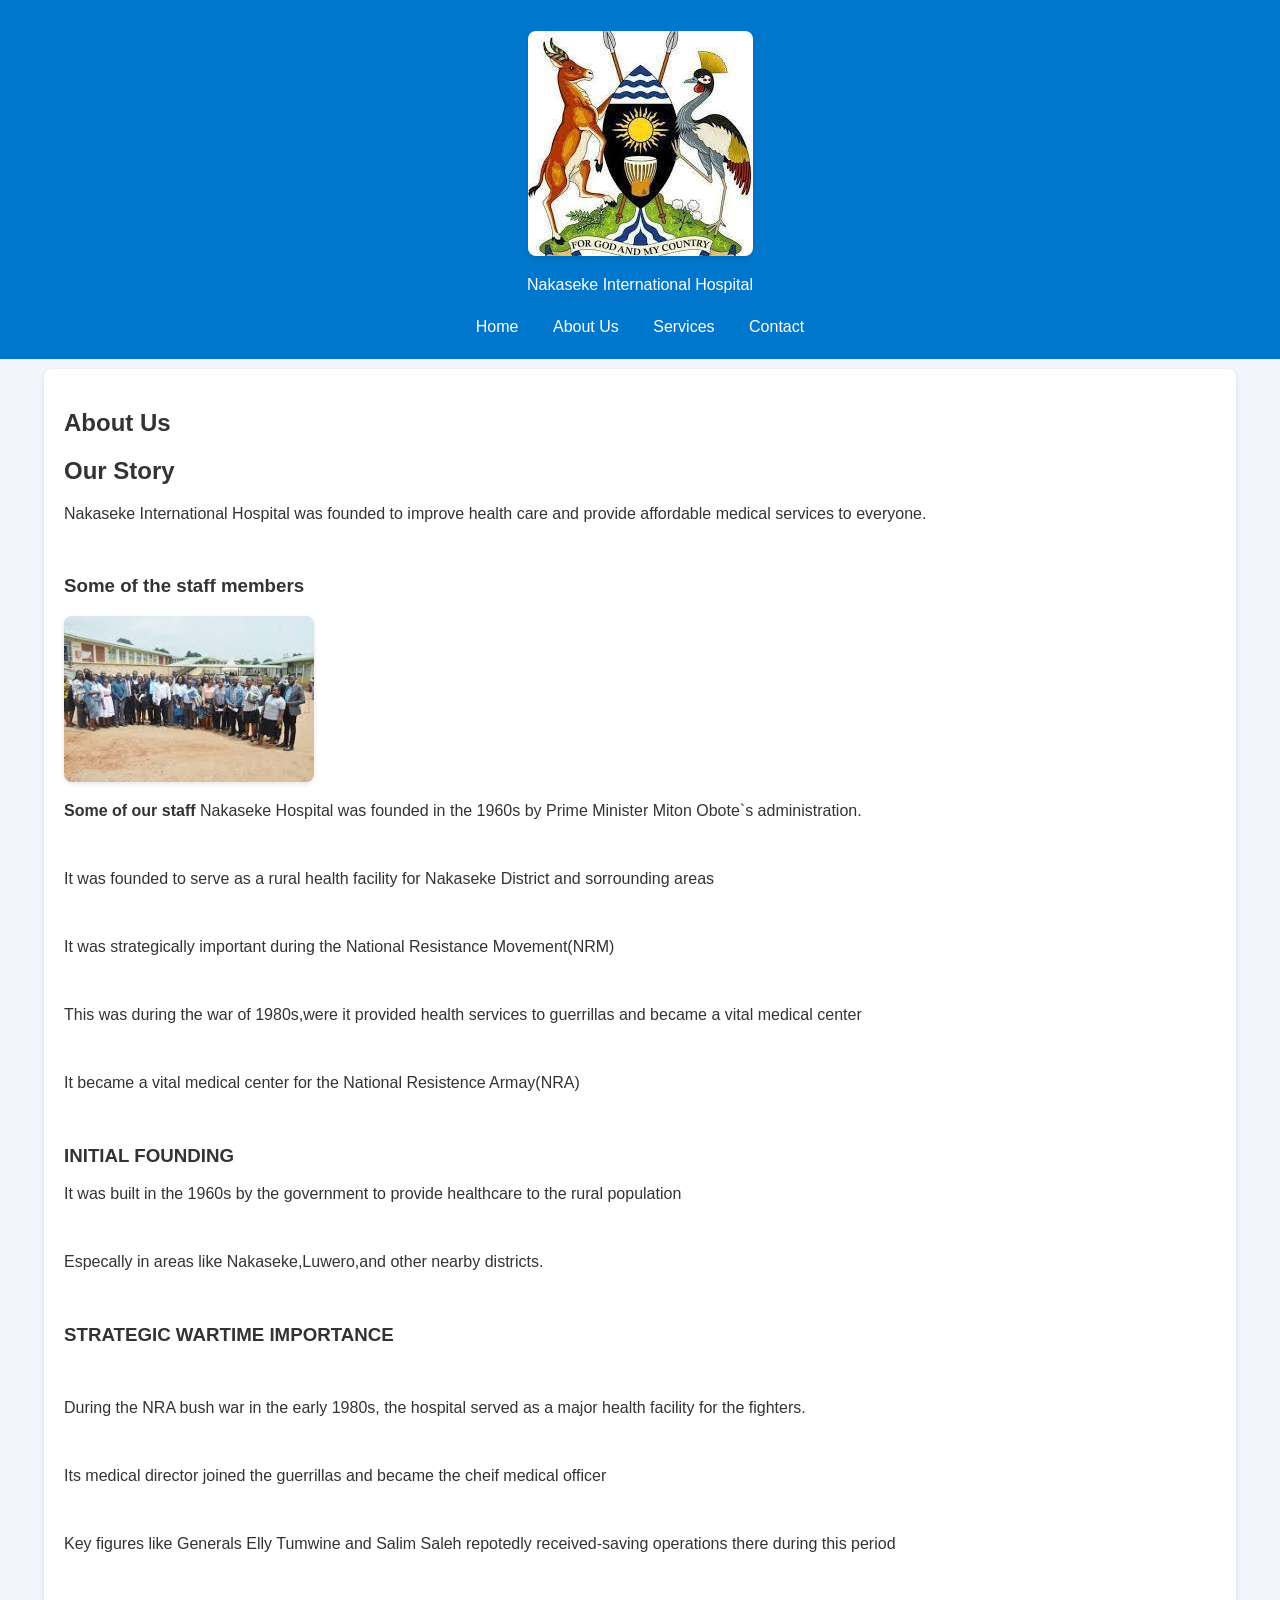
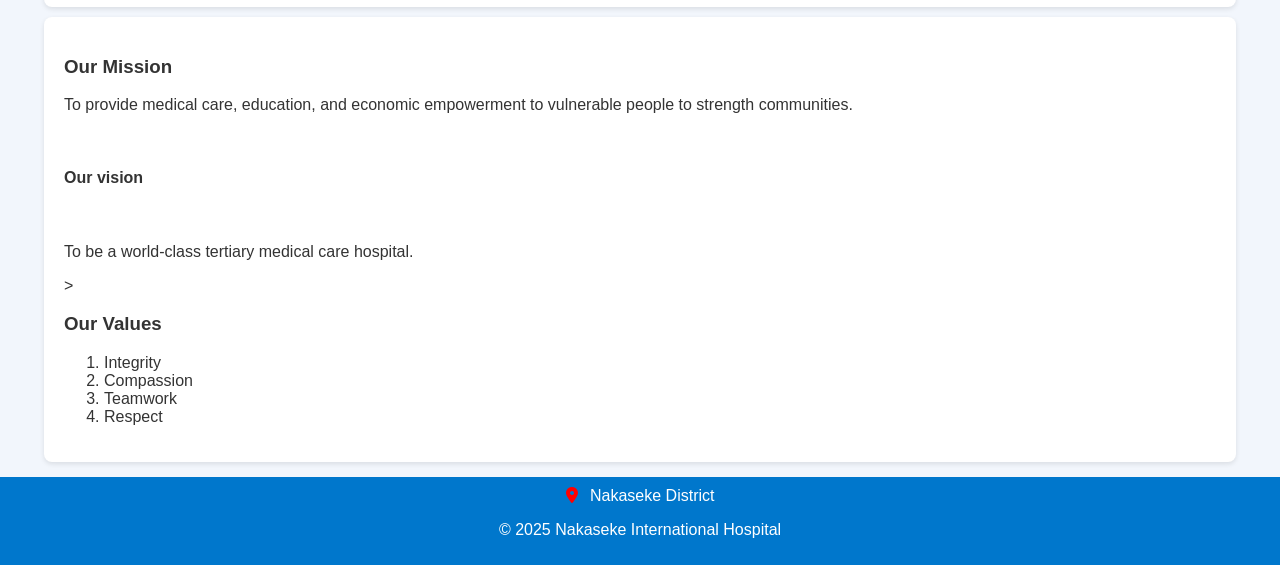
==== about.html @ ac744d05 "Add files via upload" ====
<!DOCTYPE html>
<html lang="en">
<head>
  <meta charset="UTF-8">
  <meta name="viewport" content="width=device-width, initial-scale=1.0">
  <title>About Us - Nakaseke Hospital</title>
  <link rel="stylesheet" href="style.css">
  <head>
  <link rel="stylesheet" href="https://cdnjs.cloudflare.com/ajax/libs/font-awesome/6.6.0/css/all.min.css">
</head>

</head>
<body>
  <header>
     <p><img src="logo.jpg.jpg" alt=""></p>Nakaseke International Hospital</p>
    <nav>
      <a href="index.html">Home</a>
      <a href="about.html">About Us</a>
      <a href="services.html">Services</a>
      <a href="contact.html">Contact</a>
    </nav>
  </header>

  <section>
     <h1>About Us</h1>

    <h2>Our Story</h2>
    <p>Nakaseke International Hospital was founded to improve health care and provide affordable medical services to everyone.</p><br>

    <h3>Some of the staff members</h3>
    <img src="staff.jpg" alt="Hospital Owner" width="250">
    <p><strong>Some of our staff</strong> Nakaseke Hospital was founded in the 1960s by Prime Minister Miton Obote`s administration.</p><br>
    <p>It was founded to serve as a rural health facility for Nakaseke District and sorrounding areas</p><br>
    <p>It was strategically important during the National Resistance Movement(NRM)</p><br>
    <p>This was during the war of 1980s,were it provided health services to guerrillas and became a vital medical center</p></br>
    <p>It became a vital medical center for the National Resistence Armay(NRA)</p><br>
    <h3>INITIAL FOUNDING</h3>
    <p>It was built in the 1960s by the government to provide healthcare to the rural population</p><br>
    </p>Especally in areas like Nakaseke,Luwero,and other nearby districts.</p><br>
    <h3>STRATEGIC WARTIME IMPORTANCE</h3><br>
    <p>During the NRA bush war in the early 1980s, the hospital served as a major health facility for the fighters.</p><br>
    <p>Its medical director joined the guerrillas and became the cheif medical officer</p><br>
    <p>Key figures like Generals Elly Tumwine and Salim Saleh repotedly received-saving operations there during this period</p><br>


  </section>

  <section>
    <h3>Our Mission</h3>
    <p>To provide medical care, education, and economic empowerment to vulnerable people to strength communities.</p><br>
    <h4>Our vision</h4><br>
    <p>To be a world-class tertiary medical care hospital.</p>><br>
    


    <h3>Our Values</h3>
    <ol>
      <li>Integrity</li>
      <li>Compassion</li>
      <li>Teamwork</li>
      <li>Respect</li>
    </ol>
  </section>

  <footer>
       <i class="fa-solid fa-location-dot"></i> Nakaseke District
    <p>&copy; 2025 Nakaseke International Hospital</p>
  </footer>
</body>
</html>
---- style.css ----
body {
  font-family: Arial, sans-serif;
  margin: 0;
  background-color: #f2f6fc;
  color: #333;
}

header {
  background-color: #0077cc;
  color: white;
  text-align: center;
  padding: 15px;
}

nav {
  margin-top: 10px;
}

nav a {
  color: white;
  text-decoration: none;
  padding: 8px 15px;
  display: inline-block;
}

nav a:hover {
  background-color: #005fa3;
  border-radius: 5px;
}
.logo {
  height: 50px;
  vertical-align: left;
    margin-right: 10px;

}

section {
  padding: 20px;
  margin: 10px auto;
  width: 90%;
  background: white;
  border-radius: 8px;
  box-shadow: 0 2px 5px rgba(0,0,0,0.1);
}

footer {
  background-color: #0077cc;
  color: white;
  text-align: center;
  padding: 10px;
  margin-top: 15px;
}

table {
  width: 100%;
  border-collapse: collapse;
}

th {
  background-color: #0077cc;
  color: white;
}

td, th {
  padding: 10px;
  text-align: left;
}

button {
  background-color: #0077cc;
  color: white;
  padding: 8px 15px;
  border: none;
  border-radius: 4px;
}

button:hover {
  background-color: #005fa3;
}
.photos{
    display: grid;
    grid-template-columns: repeat(auto-fit, minmax(200px, 1fr));
    gap: 15px;
    margin-top: 20px;


}
.photo {
  max-width: 100%;
  height: auto;
  border-radius: 8px;
    box-shadow: 0 2px 5px rgba(0,0,0,0.1);


}
.photo img {
    width: 100%;
    height: auto;
    border-radius: 8px;

}
.photo p {
    text-align: center;
    margin-top: 8px;
    font-size: 14px;
    color: #555;
}

.photo:hover {
    transform: scale(1.05);
    transition: transform 0.3s;

}

img{
    max-width: 100%;
    height: auto;
    border-radius: 8px;
    box-shadow: 0 2px 5px rgba(0,0,0,0.1);

}
.fa-location-dot {
  color: red;
  margin-right: 8px;

}
.fa-phone {
  color: green;
  margin-right: 8px;

}
.fa-envelope {
  color: orange;
  margin-right: 8px;

}
.fa-globe {
  color: blue;
  margin-right: 8px;

}
.contact-info {
  list-style: none;
  padding: 0;
}
.contact-info li {
  margin-bottom: 10px;
  font-size: 16px;
}
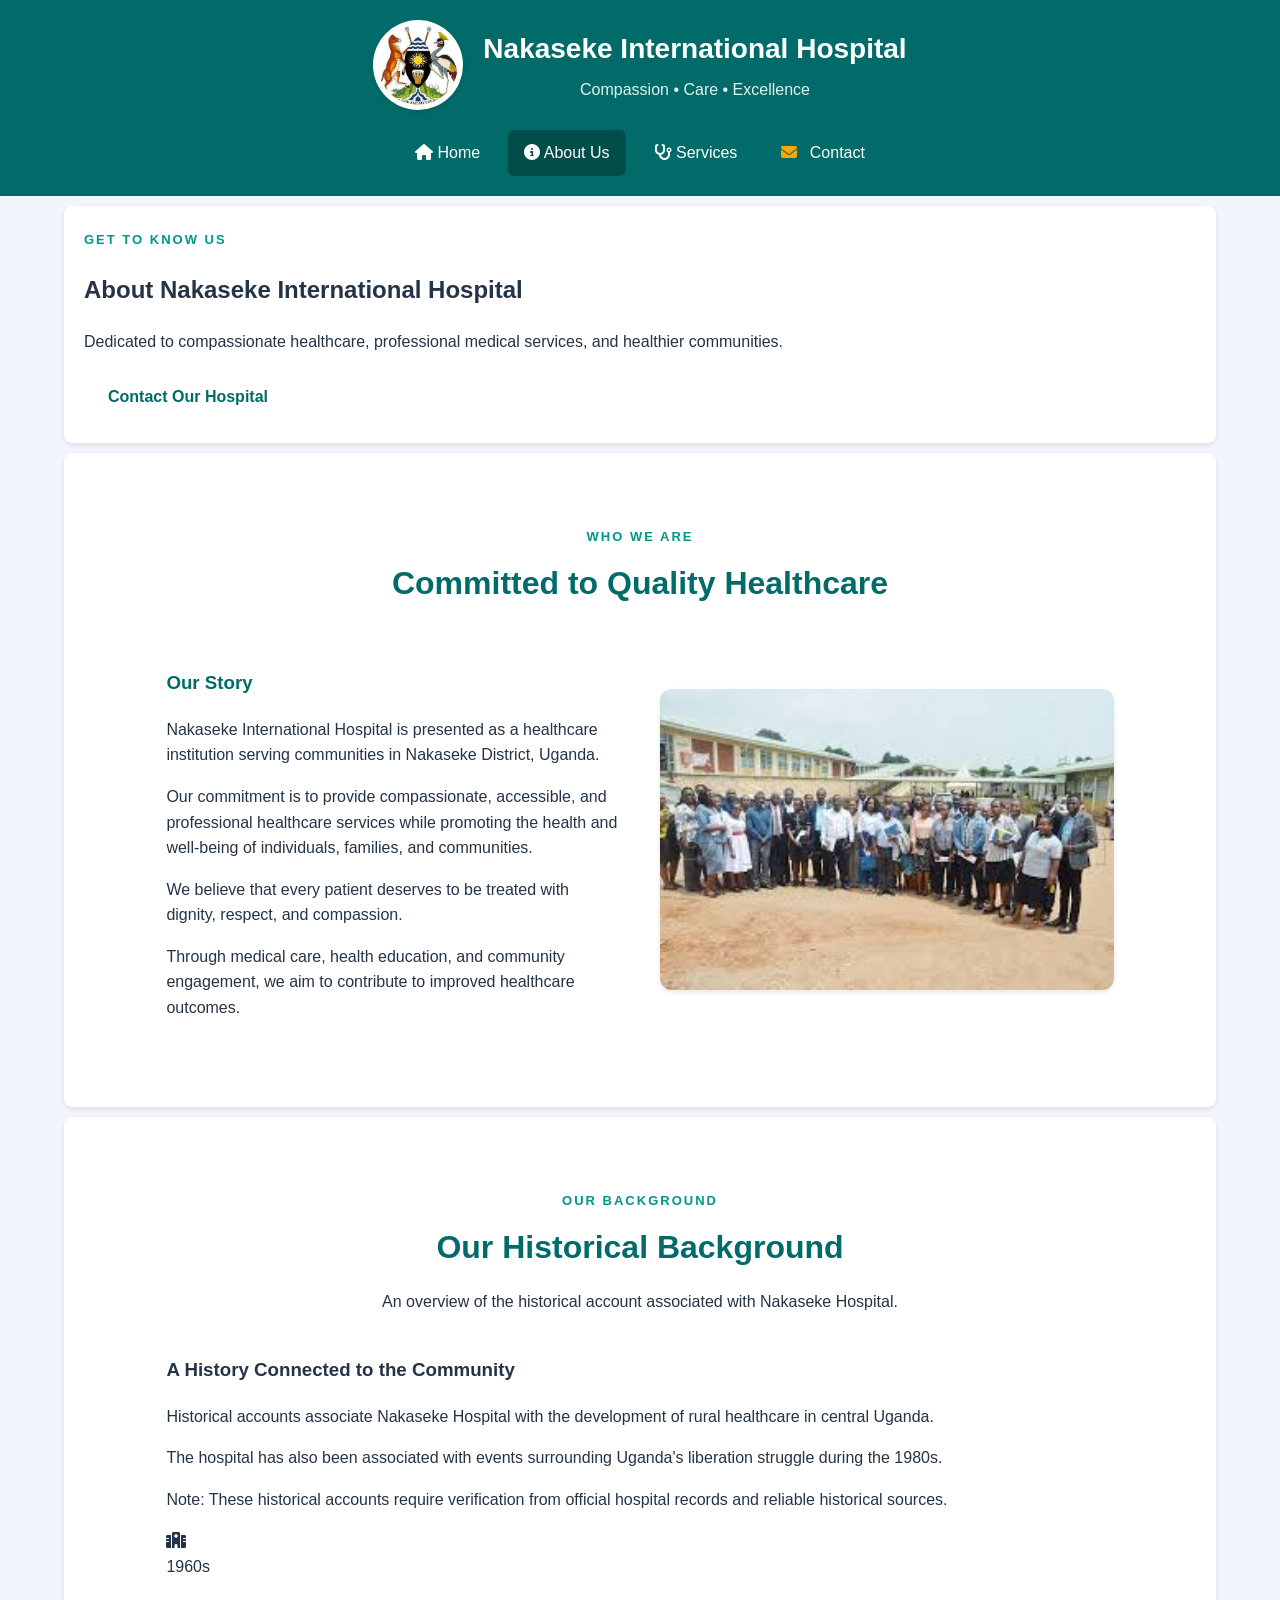
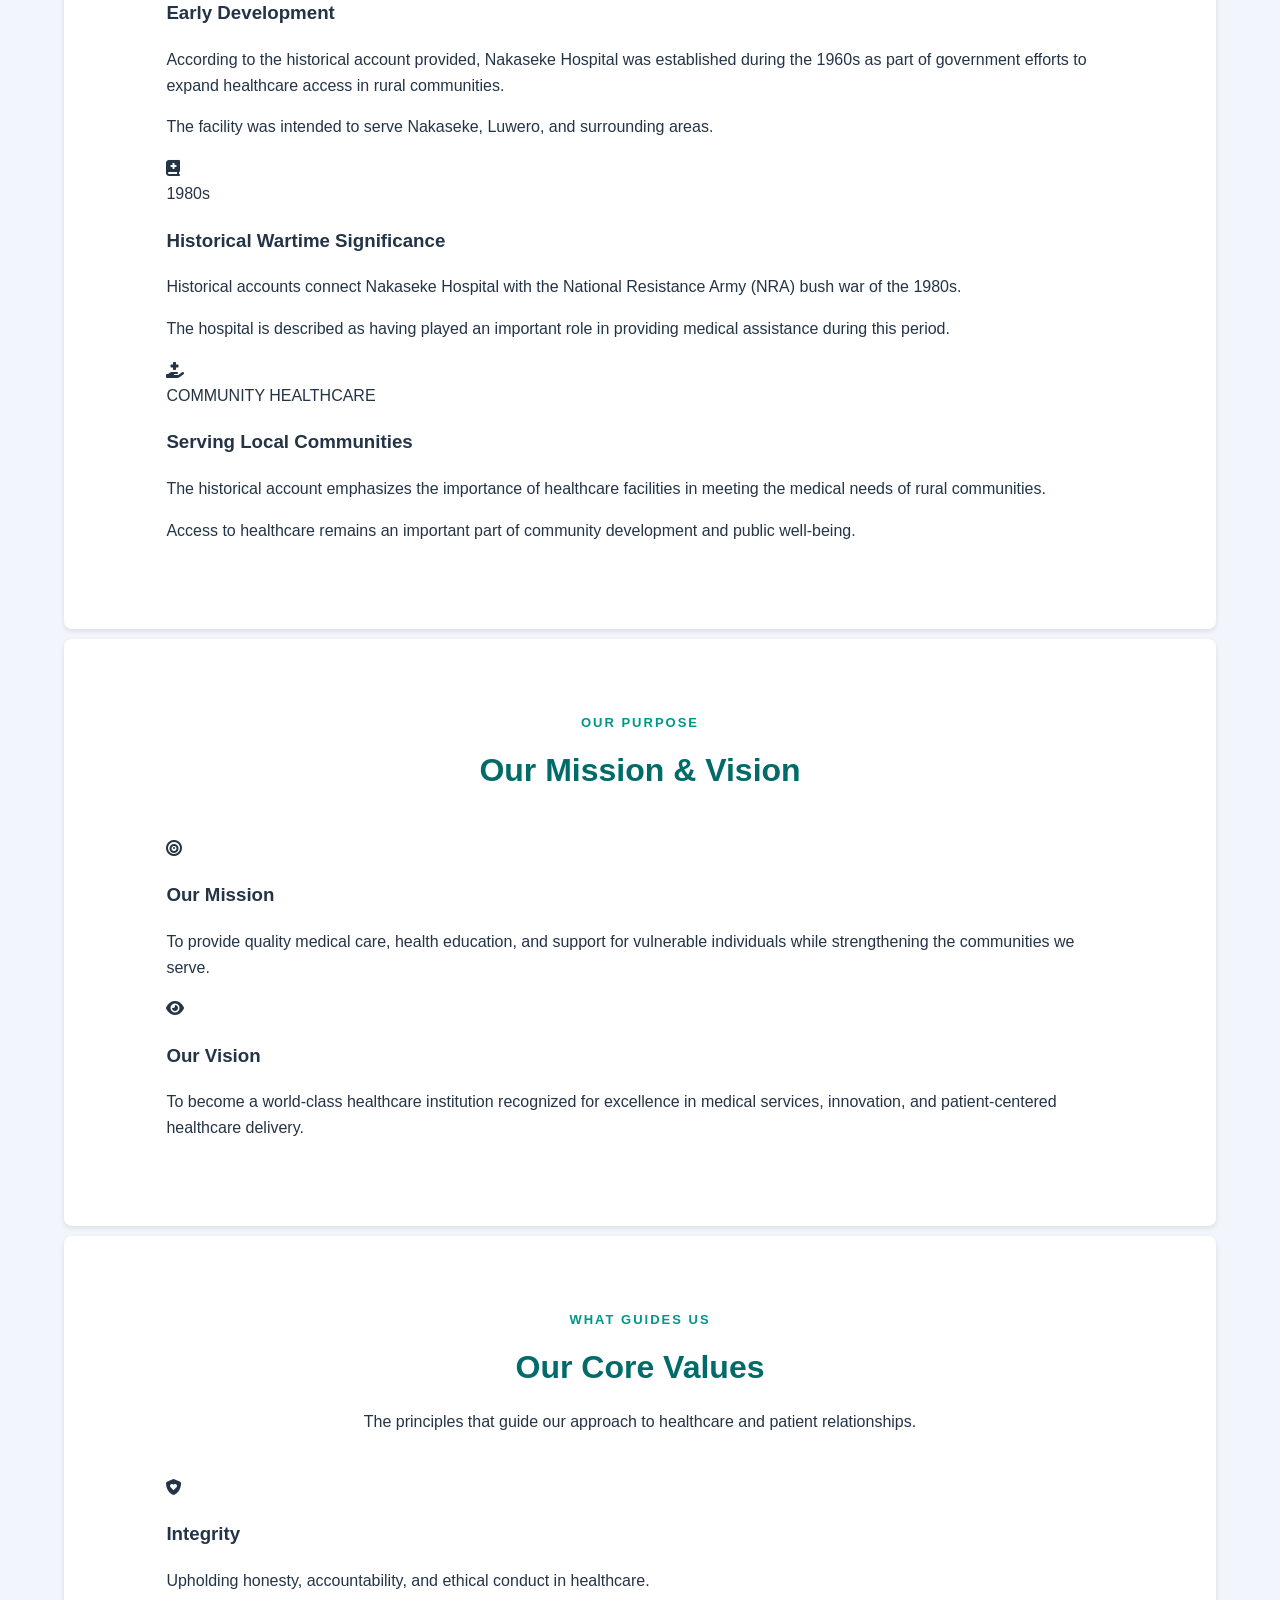
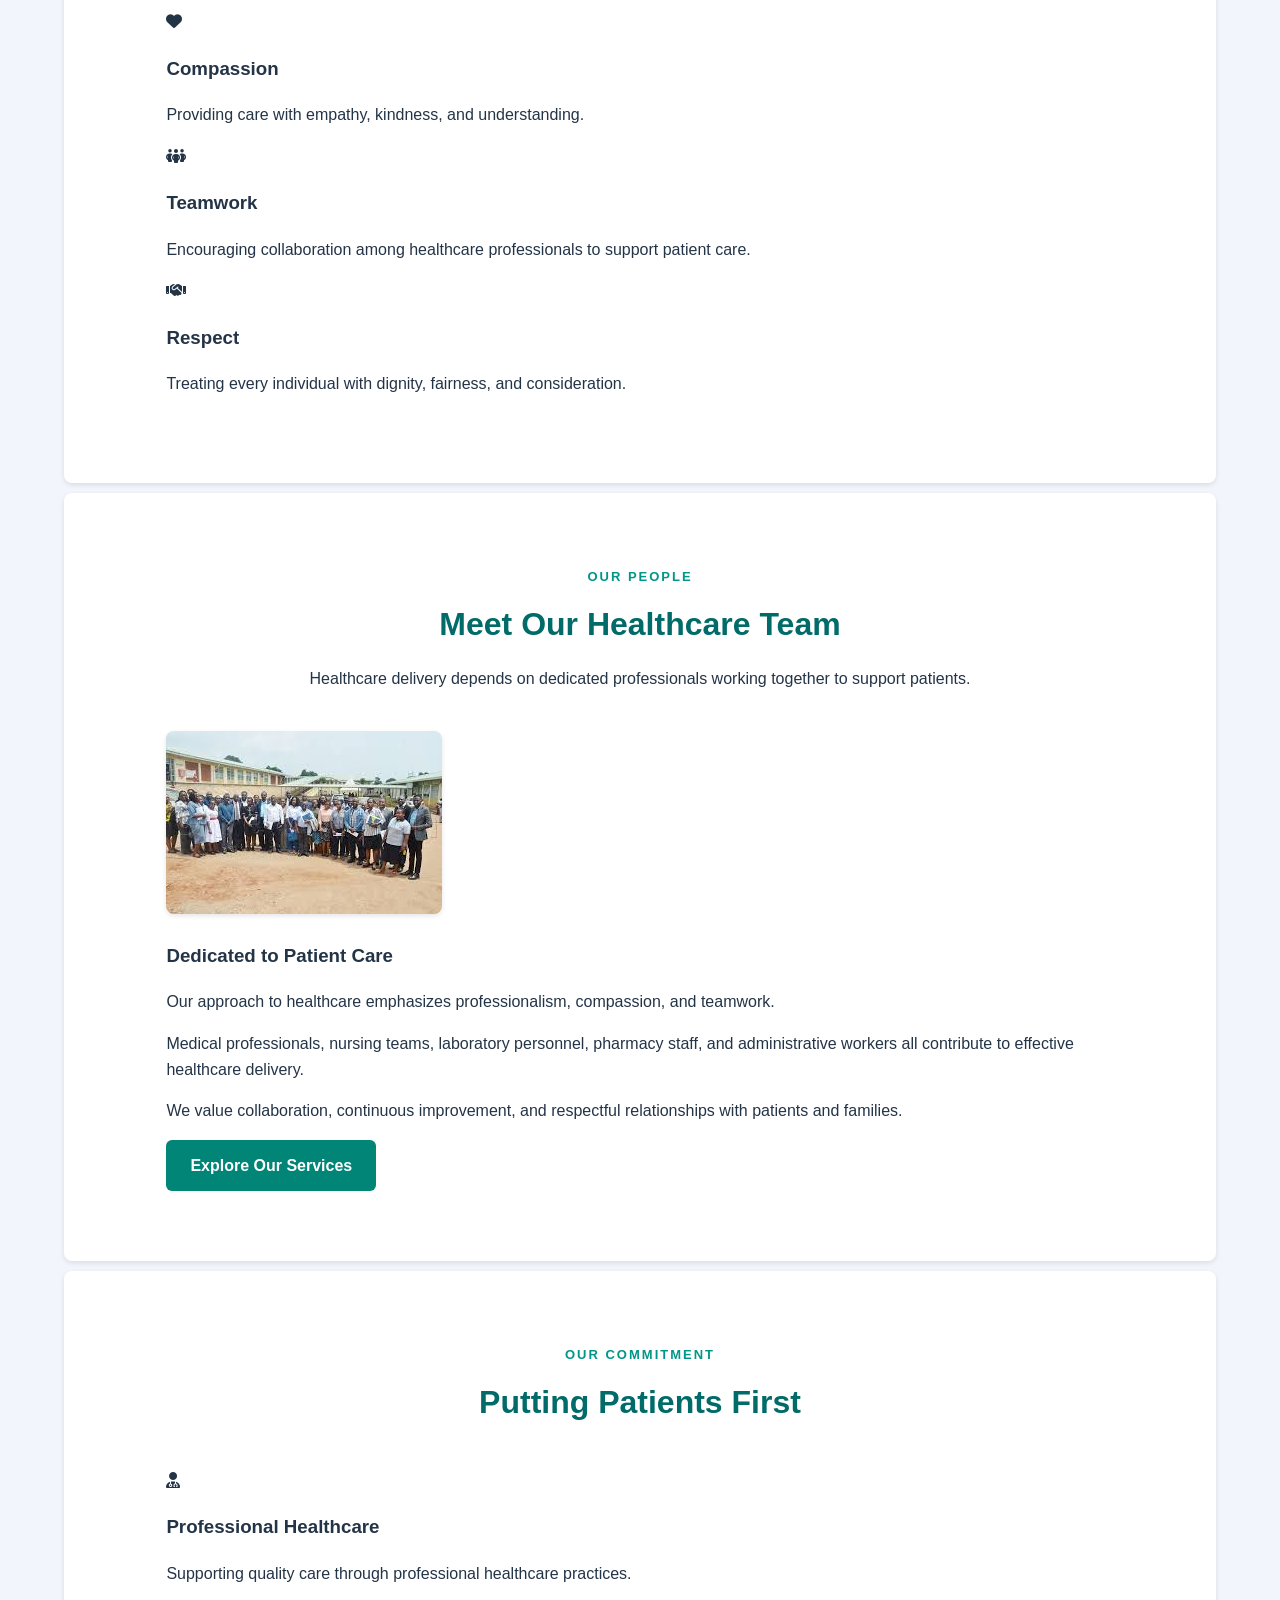
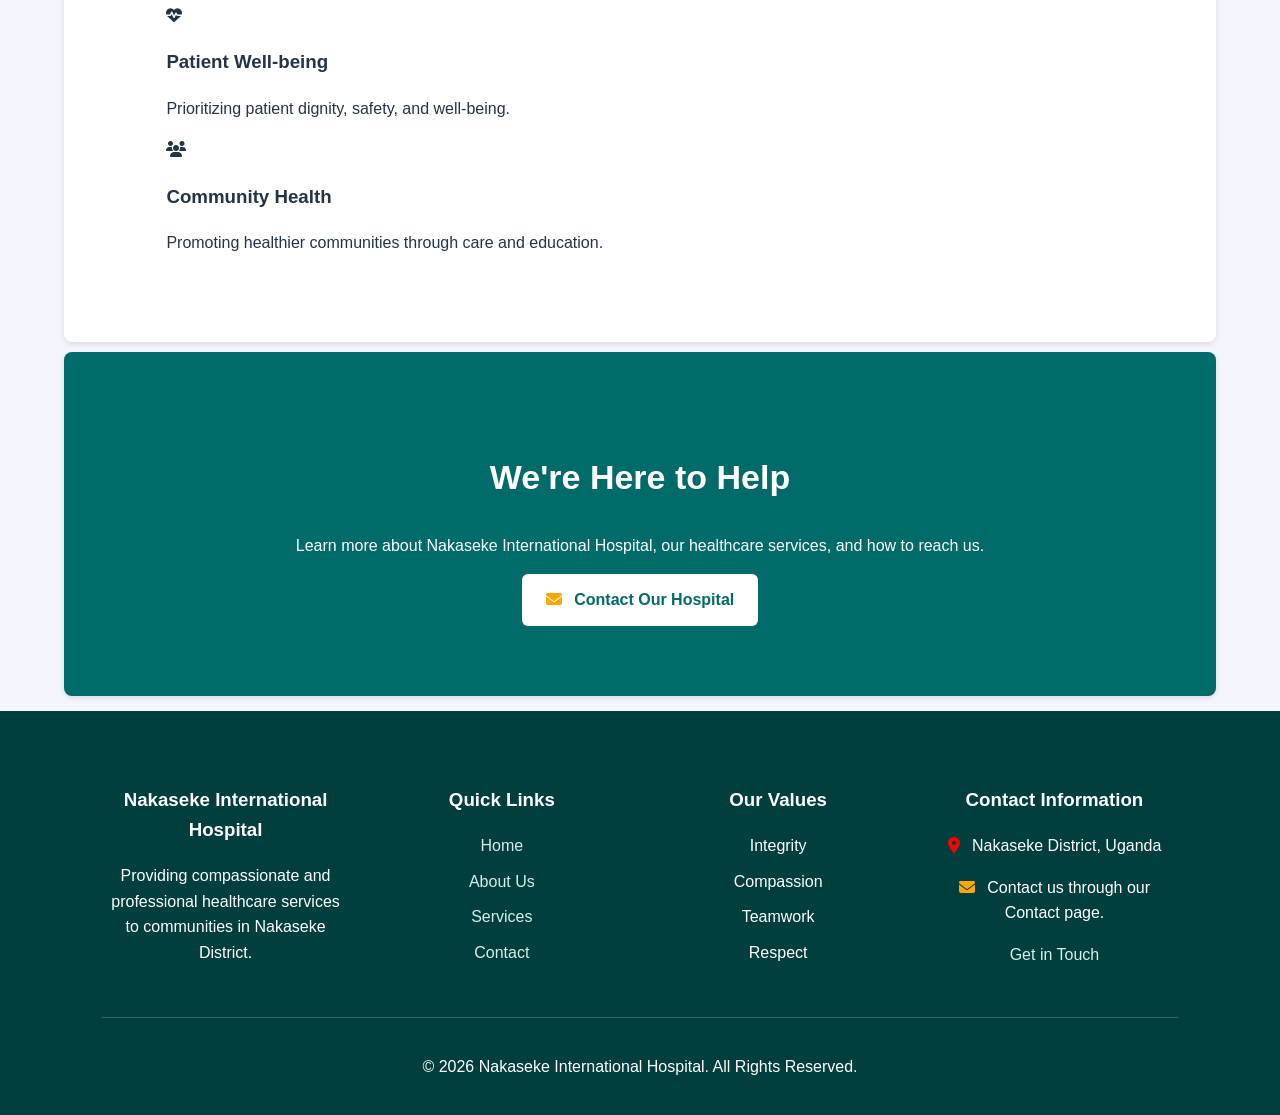
==== commit ca05e017: "Update about.html" ====
--- a/about.html
+++ b/about.html
@@ -1,70 +1,765 @@
 <!DOCTYPE html>
 <html lang="en">
+
 <head>
-  <meta charset="UTF-8">
-  <meta name="viewport" content="width=device-width, initial-scale=1.0">
-  <title>About Us - Nakaseke Hospital</title>
-  <link rel="stylesheet" href="style.css">
-  <head>
-  <link rel="stylesheet" href="https://cdnjs.cloudflare.com/ajax/libs/font-awesome/6.6.0/css/all.min.css">
+    <meta charset="UTF-8">
+
+    <meta name="viewport"
+          content="width=device-width, initial-scale=1.0">
+
+    <meta name="description"
+          content="Learn about Nakaseke International Hospital, our history, mission, vision, values and commitment to healthcare in Uganda.">
+
+    <title>About Us | Nakaseke International Hospital</title>
+
+    <link rel="stylesheet" href="style.css">
+
+    <link rel="stylesheet"
+          href="https://cdnjs.cloudflare.com/ajax/libs/font-awesome/6.6.0/css/all.min.css">
 </head>
 
-</head>
 <body>
-  <header>
-     <p><img src="logo.jpg.jpg" alt=""></p>Nakaseke International Hospital</p>
-    <nav>
-      <a href="index.html">Home</a>
-      <a href="about.html">About Us</a>
-      <a href="services.html">Services</a>
-      <a href="contact.html">Contact</a>
-    </nav>
-  </header>
-
-  <section>
-     <h1>About Us</h1>
-
-    <h2>Our Story</h2>
-    <p>Nakaseke International Hospital was founded to improve health care and provide affordable medical services to everyone.</p><br>
-
-    <h3>Some of the staff members</h3>
-    <img src="staff.jpg" alt="Hospital Owner" width="250">
-    <p><strong>Some of our staff</strong> Nakaseke Hospital was founded in the 1960s by Prime Minister Miton Obote`s administration.</p><br>
-    <p>It was founded to serve as a rural health facility for Nakaseke District and sorrounding areas</p><br>
-    <p>It was strategically important during the National Resistance Movement(NRM)</p><br>
-    <p>This was during the war of 1980s,were it provided health services to guerrillas and became a vital medical center</p></br>
-    <p>It became a vital medical center for the National Resistence Armay(NRA)</p><br>
-    <h3>INITIAL FOUNDING</h3>
-    <p>It was built in the 1960s by the government to provide healthcare to the rural population</p><br>
-    </p>Especally in areas like Nakaseke,Luwero,and other nearby districts.</p><br>
-    <h3>STRATEGIC WARTIME IMPORTANCE</h3><br>
-    <p>During the NRA bush war in the early 1980s, the hospital served as a major health facility for the fighters.</p><br>
-    <p>Its medical director joined the guerrillas and became the cheif medical officer</p><br>
-    <p>Key figures like Generals Elly Tumwine and Salim Saleh repotedly received-saving operations there during this period</p><br>
-
-
-  </section>
-
-  <section>
-    <h3>Our Mission</h3>
-    <p>To provide medical care, education, and economic empowerment to vulnerable people to strength communities.</p><br>
-    <h4>Our vision</h4><br>
-    <p>To be a world-class tertiary medical care hospital.</p>><br>
-    
-
-
-    <h3>Our Values</h3>
-    <ol>
-      <li>Integrity</li>
-      <li>Compassion</li>
-      <li>Teamwork</li>
-      <li>Respect</li>
-    </ol>
-  </section>
-
-  <footer>
-       <i class="fa-solid fa-location-dot"></i> Nakaseke District
-    <p>&copy; 2025 Nakaseke International Hospital</p>
-  </footer>
+
+    <!-- =====================================
+         UNIFIED HOSPITAL HEADER
+    ====================================== -->
+
+    <header class="site-header">
+
+        <div class="hospital-brand">
+
+            <img
+                src="logo.jpg.jpg"
+                alt="Nakaseke International Hospital Logo"
+                class="hospital-logo"
+            >
+
+            <div class="hospital-title">
+
+                <h1>Nakaseke International Hospital</h1>
+
+                <p>Compassion • Care • Excellence</p>
+
+            </div>
+
+        </div>
+
+        <nav class="main-nav" aria-label="Main navigation">
+
+            <a href="index.html">
+                <i class="fa-solid fa-house"></i>
+                Home
+            </a>
+
+            <a href="about.html" class="active" aria-current="page">
+                <i class="fa-solid fa-circle-info"></i>
+                About Us
+            </a>
+
+            <a href="services.html">
+                <i class="fa-solid fa-stethoscope"></i>
+                Services
+            </a>
+
+            <a href="contact.html">
+                <i class="fa-solid fa-envelope"></i>
+                Contact
+            </a>
+
+        </nav>
+
+    </header>
+
+
+    <main>
+
+        <!-- =====================================
+             ABOUT PAGE INTRODUCTION
+        ====================================== -->
+
+        <section class="about-hero">
+
+            <div class="about-hero-content">
+
+                <span class="section-subtitle">
+                    GET TO KNOW US
+                </span>
+
+                <h2>About Nakaseke International Hospital</h2>
+
+                <p>
+                    Dedicated to compassionate healthcare,
+                    professional medical services, and
+                    healthier communities.
+                </p>
+
+                <a href="contact.html" class="btn btn-secondary">
+                    Contact Our Hospital
+                </a>
+
+            </div>
+
+        </section>
+
+
+        <!-- =====================================
+             WHO WE ARE
+        ====================================== -->
+
+        <section class="section about-introduction">
+
+            <div class="section-heading">
+
+                <span class="section-subtitle">
+                    WHO WE ARE
+                </span>
+
+                <h2>Committed to Quality Healthcare</h2>
+
+            </div>
+
+            <div class="about-content">
+
+                <div class="about-text">
+
+                    <h3>Our Story</h3>
+
+                    <p>
+                        Nakaseke International Hospital is
+                        presented as a healthcare institution
+                        serving communities in Nakaseke
+                        District, Uganda.
+                    </p>
+
+                    <p>
+                        Our commitment is to provide
+                        compassionate, accessible, and
+                        professional healthcare services
+                        while promoting the health and
+                        well-being of individuals,
+                        families, and communities.
+                    </p>
+
+                    <p>
+                        We believe that every patient
+                        deserves to be treated with
+                        dignity, respect, and compassion.
+                    </p>
+
+                    <p>
+                        Through medical care, health
+                        education, and community engagement,
+                        we aim to contribute to improved
+                        healthcare outcomes.
+                    </p>
+
+                </div>
+
+                <div class="about-image">
+
+                    <img
+                        src="staff.jpg"
+                        alt="Hospital staff members"
+                        loading="lazy"
+                    >
+
+                </div>
+
+            </div>
+
+        </section>
+
+
+        <!-- =====================================
+             HOSPITAL HISTORY
+        ====================================== -->
+
+        <section class="section hospital-history">
+
+            <div class="section-heading">
+
+                <span class="section-subtitle">
+                    OUR BACKGROUND
+                </span>
+
+                <h2>Our Historical Background</h2>
+
+                <p>
+                    An overview of the historical account
+                    associated with Nakaseke Hospital.
+                </p>
+
+            </div>
+
+            <div class="history-container">
+
+                <div class="history-intro">
+
+                    <h3>A History Connected to the Community</h3>
+
+                    <p>
+                        Historical accounts associate
+                        Nakaseke Hospital with the
+                        development of rural healthcare
+                        in central Uganda.
+                    </p>
+
+                    <p>
+                        The hospital has also been associated
+                        with events surrounding Uganda's
+                        liberation struggle during the 1980s.
+                    </p>
+
+                    <p class="history-note">
+                        Note: These historical accounts
+                        require verification from official
+                        hospital records and reliable
+                        historical sources.
+                    </p>
+
+                </div>
+
+
+                <div class="history-timeline">
+
+                    <!-- 1960s -->
+
+                    <div class="timeline-item">
+
+                        <div class="timeline-icon">
+                            <i class="fa-solid fa-hospital"></i>
+                        </div>
+
+                        <div class="timeline-content">
+
+                            <span class="timeline-date">
+                                1960s
+                            </span>
+
+                            <h3>Early Development</h3>
+
+                            <p>
+                                According to the historical
+                                account provided, Nakaseke
+                                Hospital was established
+                                during the 1960s as part
+                                of government efforts to
+                                expand healthcare access
+                                in rural communities.
+                            </p>
+
+                            <p>
+                                The facility was intended
+                                to serve Nakaseke, Luwero,
+                                and surrounding areas.
+                            </p>
+
+                        </div>
+
+                    </div>
+
+
+                    <!-- 1980s -->
+
+                    <div class="timeline-item">
+
+                        <div class="timeline-icon">
+                            <i class="fa-solid fa-book-medical"></i>
+                        </div>
+
+                        <div class="timeline-content">
+
+                            <span class="timeline-date">
+                                1980s
+                            </span>
+
+                            <h3>Historical Wartime Significance</h3>
+
+                            <p>
+                                Historical accounts connect
+                                Nakaseke Hospital with the
+                                National Resistance Army
+                                (NRA) bush war of the 1980s.
+                            </p>
+
+                            <p>
+                                The hospital is described
+                                as having played an important
+                                role in providing medical
+                                assistance during this period.
+                            </p>
+
+                        </div>
+
+                    </div>
+
+
+                    <!-- COMMUNITY HEALTHCARE -->
+
+                    <div class="timeline-item">
+
+                        <div class="timeline-icon">
+                            <i class="fa-solid fa-hand-holding-medical"></i>
+                        </div>
+
+                        <div class="timeline-content">
+
+                            <span class="timeline-date">
+                                COMMUNITY HEALTHCARE
+                            </span>
+
+                            <h3>Serving Local Communities</h3>
+
+                            <p>
+                                The historical account
+                                emphasizes the importance
+                                of healthcare facilities
+                                in meeting the medical
+                                needs of rural communities.
+                            </p>
+
+                            <p>
+                                Access to healthcare
+                                remains an important part
+                                of community development
+                                and public well-being.
+                            </p>
+
+                        </div>
+
+                    </div>
+
+                </div>
+
+            </div>
+
+        </section>
+
+
+        <!-- =====================================
+             MISSION AND VISION
+        ====================================== -->
+
+        <section class="section mission-vision-section">
+
+            <div class="section-heading">
+
+                <span class="section-subtitle">
+                    OUR PURPOSE
+                </span>
+
+                <h2>Our Mission & Vision</h2>
+
+            </div>
+
+            <div class="mission-vision-grid">
+
+                <div class="mission-card">
+
+                    <div class="mission-icon">
+
+                        <i class="fa-solid fa-bullseye"></i>
+
+                    </div>
+
+                    <h3>Our Mission</h3>
+
+                    <p>
+                        To provide quality medical care,
+                        health education, and support
+                        for vulnerable individuals
+                        while strengthening the
+                        communities we serve.
+                    </p>
+
+                </div>
+
+
+                <div class="vision-card">
+
+                    <div class="mission-icon">
+
+                        <i class="fa-solid fa-eye"></i>
+
+                    </div>
+
+                    <h3>Our Vision</h3>
+
+                    <p>
+                        To become a world-class healthcare
+                        institution recognized for
+                        excellence in medical services,
+                        innovation, and patient-centered
+                        healthcare delivery.
+                    </p>
+
+                </div>
+
+            </div>
+
+        </section>
+
+
+        <!-- =====================================
+             OUR CORE VALUES
+        ====================================== -->
+
+        <section class="section values-section">
+
+            <div class="section-heading">
+
+                <span class="section-subtitle">
+                    WHAT GUIDES US
+                </span>
+
+                <h2>Our Core Values</h2>
+
+                <p>
+                    The principles that guide our
+                    approach to healthcare and
+                    patient relationships.
+                </p>
+
+            </div>
+
+            <div class="values-grid">
+
+                <div class="value-card">
+
+                    <i class="fa-solid fa-shield-heart"></i>
+
+                    <h3>Integrity</h3>
+
+                    <p>
+                        Upholding honesty, accountability,
+                        and ethical conduct in healthcare.
+                    </p>
+
+                </div>
+
+
+                <div class="value-card">
+
+                    <i class="fa-solid fa-heart"></i>
+
+                    <h3>Compassion</h3>
+
+                    <p>
+                        Providing care with empathy,
+                        kindness, and understanding.
+                    </p>
+
+                </div>
+
+
+                <div class="value-card">
+
+                    <i class="fa-solid fa-people-group"></i>
+
+                    <h3>Teamwork</h3>
+
+                    <p>
+                        Encouraging collaboration
+                        among healthcare professionals
+                        to support patient care.
+                    </p>
+
+                </div>
+
+
+                <div class="value-card">
+
+                    <i class="fa-solid fa-handshake"></i>
+
+                    <h3>Respect</h3>
+
+                    <p>
+                        Treating every individual
+                        with dignity, fairness,
+                        and consideration.
+                    </p>
+
+                </div>
+
+            </div>
+
+        </section>
+
+
+        <!-- =====================================
+             OUR TEAM
+        ====================================== -->
+
+        <section class="section team-section">
+
+            <div class="section-heading">
+
+                <span class="section-subtitle">
+                    OUR PEOPLE
+                </span>
+
+                <h2>Meet Our Healthcare Team</h2>
+
+                <p>
+                    Healthcare delivery depends on
+                    dedicated professionals working
+                    together to support patients.
+                </p>
+
+            </div>
+
+            <div class="team-content">
+
+                <div class="team-image">
+
+                    <img
+                        src="staff.jpg"
+                        alt="Nakaseke Hospital staff"
+                        loading="lazy"
+                    >
+
+                </div>
+
+                <div class="team-description">
+
+                    <h3>Dedicated to Patient Care</h3>
+
+                    <p>
+                        Our approach to healthcare
+                        emphasizes professionalism,
+                        compassion, and teamwork.
+                    </p>
+
+                    <p>
+                        Medical professionals,
+                        nursing teams, laboratory
+                        personnel, pharmacy staff,
+                        and administrative workers
+                        all contribute to effective
+                        healthcare delivery.
+                    </p>
+
+                    <p>
+                        We value collaboration,
+                        continuous improvement,
+                        and respectful relationships
+                        with patients and families.
+                    </p>
+
+                    <a href="services.html" class="btn btn-primary">
+                        Explore Our Services
+                    </a>
+
+                </div>
+
+            </div>
+
+        </section>
+
+
+        <!-- =====================================
+             OUR COMMITMENT
+        ====================================== -->
+
+        <section class="section commitment-section">
+
+            <div class="section-heading">
+
+                <span class="section-subtitle">
+                    OUR COMMITMENT
+                </span>
+
+                <h2>Putting Patients First</h2>
+
+            </div>
+
+            <div class="commitment-grid">
+
+                <div class="commitment-card">
+
+                    <i class="fa-solid fa-user-doctor"></i>
+
+                    <h3>Professional Healthcare</h3>
+
+                    <p>
+                        Supporting quality care
+                        through professional
+                        healthcare practices.
+                    </p>
+
+                </div>
+
+
+                <div class="commitment-card">
+
+                    <i class="fa-solid fa-heart-pulse"></i>
+
+                    <h3>Patient Well-being</h3>
+
+                    <p>
+                        Prioritizing patient dignity,
+                        safety, and well-being.
+                    </p>
+
+                </div>
+
+
+                <div class="commitment-card">
+
+                    <i class="fa-solid fa-users"></i>
+
+                    <h3>Community Health</h3>
+
+                    <p>
+                        Promoting healthier communities
+                        through care and education.
+                    </p>
+
+                </div>
+
+            </div>
+
+        </section>
+
+
+        <!-- =====================================
+             CONTACT CALL TO ACTION
+        ====================================== -->
+
+        <section class="appointment-section">
+
+            <div class="appointment-content">
+
+                <h2>We're Here to Help</h2>
+
+                <p>
+                    Learn more about Nakaseke
+                    International Hospital,
+                    our healthcare services,
+                    and how to reach us.
+                </p>
+
+                <a href="contact.html" class="btn btn-light">
+
+                    <i class="fa-solid fa-envelope"></i>
+
+                    Contact Our Hospital
+
+                </a>
+
+            </div>
+
+        </section>
+
+    </main>
+
+
+    <!-- =====================================
+         UNIFIED FOOTER
+    ====================================== -->
+
+    <footer class="site-footer">
+
+        <div class="footer-container">
+
+            <div class="footer-column">
+
+                <h3>Nakaseke International Hospital</h3>
+
+                <p>
+                    Providing compassionate
+                    and professional healthcare
+                    services to communities
+                    in Nakaseke District.
+                </p>
+
+            </div>
+
+
+            <div class="footer-column">
+
+                <h3>Quick Links</h3>
+
+                <ul>
+
+                    <li>
+                        <a href="index.html">Home</a>
+                    </li>
+
+                    <li>
+                        <a href="about.html">About Us</a>
+                    </li>
+
+                    <li>
+                        <a href="services.html">Services</a>
+                    </li>
+
+                    <li>
+                        <a href="contact.html">Contact</a>
+                    </li>
+
+                </ul>
+
+            </div>
+
+
+            <div class="footer-column">
+
+                <h3>Our Values</h3>
+
+                <ul>
+
+                    <li>Integrity</li>
+                    <li>Compassion</li>
+                    <li>Teamwork</li>
+                    <li>Respect</li>
+
+                </ul>
+
+            </div>
+
+
+            <div class="footer-column">
+
+                <h3>Contact Information</h3>
+
+                <p>
+                    <i class="fa-solid fa-location-dot"></i>
+                    Nakaseke District, Uganda
+                </p>
+
+                <p>
+                    <i class="fa-solid fa-envelope"></i>
+                    Contact us through our Contact page.
+                </p>
+
+                <a href="contact.html">
+                    Get in Touch
+                </a>
+
+            </div>
+
+        </div>
+
+
+        <div class="footer-bottom">
+
+            <p>
+                &copy;
+                <span id="currentYear"></span>
+                Nakaseke International Hospital.
+                All Rights Reserved.
+            </p>
+
+        </div>
+
+    </footer>
+
+
+    <script>
+        document.getElementById("currentYear").textContent =
+            new Date().getFullYear();
+    </script>
+
 </body>
 </html>
--- a/style.css
+++ b/style.css
@@ -147,4 +147,478 @@
   margin-bottom: 10px;
   font-size: 16px;
 }
-
+/* ==========================================
+   NAKASEKE INTERNATIONAL HOSPITAL
+   HOMEPAGE ENHANCEMENTS
+========================================== */
+
+* {
+    box-sizing: border-box;
+}
+
+html {
+    scroll-behavior: smooth;
+}
+
+body {
+    margin: 0;
+    font-family: Arial, Helvetica, sans-serif;
+    color: #243447;
+    line-height: 1.6;
+}
+
+/* HEADER */
+
+.site-header {
+    background: #006b68;
+    color: white;
+    padding: 20px;
+    text-align: center;
+}
+
+.hospital-brand {
+    display: flex;
+    align-items: center;
+    justify-content: center;
+    gap: 20px;
+    flex-wrap: wrap;
+}
+
+.hospital-logo {
+    width: 90px;
+    height: 90px;
+    object-fit: contain;
+    background: white;
+    border-radius: 50%;
+    padding: 5px;
+}
+
+.hospital-title h1 {
+    color: white;
+    font-size: 28px;
+    margin: 0;
+}
+
+.hospital-title p {
+    color: #e0f2f1;
+    margin: 5px 0 0;
+}
+
+.main-nav {
+    display: flex;
+    justify-content: center;
+    flex-wrap: wrap;
+    gap: 12px;
+    margin-top: 20px;
+}
+
+.main-nav a {
+    color: white;
+    text-decoration: none;
+    padding: 10px 16px;
+    border-radius: 6px;
+    transition: 0.3s;
+}
+
+.main-nav a:hover,
+.main-nav a.active {
+    background: #004d4a;
+}
+
+/* GENERAL SECTIONS */
+
+.section {
+    padding: 70px 8%;
+}
+
+.section-heading {
+    text-align: center;
+    margin-bottom: 40px;
+}
+
+.section-heading h2 {
+    font-size: 32px;
+    color: #006b68;
+    margin: 10px 0;
+}
+
+.section-subtitle {
+    color: #009688;
+    font-size: 13px;
+    font-weight: bold;
+    letter-spacing: 2px;
+}
+
+/* BUTTONS */
+
+.btn {
+    display: inline-block;
+    padding: 13px 24px;
+    border-radius: 6px;
+    text-decoration: none;
+    font-weight: bold;
+    transition: 0.3s;
+}
+
+.btn-primary {
+    background: #008577;
+    color: white;
+}
+
+.btn-primary:hover {
+    background: #005f55;
+}
+
+.btn-secondary {
+    background: white;
+    color: #006b68;
+}
+
+.btn-secondary:hover {
+    background: #e0f2f1;
+}
+
+.btn-light {
+    background: white;
+    color: #006b68;
+}
+
+/* HERO */
+
+.hero {
+    min-height: 480px;
+    background: linear-gradient(
+        135deg,
+        #004d4a,
+        #008577
+    );
+
+    display: flex;
+    align-items: center;
+    justify-content: center;
+    text-align: center;
+    padding: 80px 20px;
+    color: white;
+}
+
+.hero-content {
+    max-width: 850px;
+}
+
+.hero-label {
+    color: #c8f7ec;
+    font-weight: bold;
+}
+
+.hero h2 {
+    font-size: 46px;
+    color: white;
+    margin: 20px 0;
+}
+
+.hero p {
+    font-size: 18px;
+    margin-bottom: 30px;
+}
+
+.hero-buttons {
+    display: flex;
+    justify-content: center;
+    gap: 15px;
+    flex-wrap: wrap;
+}
+
+/* ABOUT */
+
+.about-content {
+    display: grid;
+    grid-template-columns: 1fr 1fr;
+    gap: 40px;
+    align-items: center;
+}
+
+.about-text h3 {
+    color: #006b68;
+}
+
+.about-image img {
+    width: 100%;
+    border-radius: 12px;
+}
+
+/* SERVICES */
+
+.services-section {
+    background: #f4f9f8;
+}
+
+.services-grid {
+    display: grid;
+    grid-template-columns: repeat(3, 1fr);
+    gap: 25px;
+}
+
+.service-card {
+    background: white;
+    padding: 35px 25px;
+    border-radius: 12px;
+    text-align: center;
+    box-shadow: 0 5px 20px rgba(0,0,0,0.06);
+    transition: 0.3s;
+}
+
+.service-card:hover {
+    transform: translateY(-6px);
+}
+
+.service-card i {
+    font-size: 38px;
+    color: #008577;
+}
+
+.service-card h3 {
+    color: #006b68;
+}
+
+.section-action {
+    text-align: center;
+    margin-top: 35px;
+}
+
+/* FACILITIES */
+
+.photos {
+    display: grid;
+    grid-template-columns: repeat(3, 1fr);
+    gap: 25px;
+}
+
+.photo {
+    background: white;
+    border-radius: 12px;
+    overflow: hidden;
+    box-shadow: 0 5px 20px rgba(0,0,0,0.08);
+}
+
+.photo img {
+    width: 100%;
+    height: 220px;
+    object-fit: cover;
+    display: block;
+}
+
+.photo h3 {
+    color: #006b68;
+    padding: 0 20px;
+}
+
+.photo p {
+    padding: 0 20px 20px;
+}
+
+/* WHY CHOOSE US */
+
+.why-choose-us {
+    background: #f4f9f8;
+}
+
+.features-grid {
+    display: grid;
+    grid-template-columns: repeat(4, 1fr);
+    gap: 20px;
+}
+
+.feature-card {
+    text-align: center;
+    background: white;
+    padding: 30px 20px;
+    border-radius: 12px;
+}
+
+.feature-card i {
+    font-size: 35px;
+    color: #008577;
+}
+
+.feature-card h3 {
+    color: #006b68;
+}
+
+/* APPOINTMENTS */
+
+.appointment-section {
+    background: #006b68;
+    color: white;
+    text-align: center;
+    padding: 70px 20px;
+}
+
+.appointment-content {
+    max-width: 750px;
+    margin: auto;
+}
+
+.appointment-section h2 {
+    color: white;
+    font-size: 34px;
+}
+
+/* EMERGENCY */
+
+.emergency-box {
+    display: flex;
+    align-items: center;
+    gap: 30px;
+    background: #fff4ed;
+    border-left: 6px solid #e76f32;
+    padding: 35px;
+    border-radius: 10px;
+}
+
+.emergency-icon {
+    font-size: 45px;
+    color: #e76f32;
+}
+
+.emergency-text {
+    flex: 1;
+}
+
+/* LOCATION */
+
+.location-section {
+    background: #f4f9f8;
+}
+
+.location-content {
+    display: grid;
+    grid-template-columns: 1fr 1fr;
+    gap: 40px;
+    align-items: center;
+}
+
+.location-info h3 {
+    color: #006b68;
+}
+
+.location-map iframe {
+    border-radius: 12px;
+}
+
+.map-note {
+    font-size: 12px;
+    color: #5f6b73;
+}
+
+/* FOOTER */
+
+.site-footer {
+    background: #003f3d;
+    color: white;
+    padding: 55px 8% 20px;
+}
+
+.footer-container {
+    display: grid;
+    grid-template-columns: repeat(4, 1fr);
+    gap: 30px;
+}
+
+.footer-column h3 {
+    color: white;
+}
+
+.footer-column ul {
+    list-style: none;
+    padding: 0;
+}
+
+.footer-column li {
+    margin-bottom: 10px;
+}
+
+.footer-column a {
+    color: #d5efeb;
+    text-decoration: none;
+}
+
+.footer-column a:hover {
+    color: white;
+}
+
+.footer-bottom {
+    text-align: center;
+    border-top: 1px solid rgba(255,255,255,0.2);
+    margin-top: 35px;
+    padding-top: 20px;
+}
+
+/* TABLETS */
+
+@media (max-width: 992px) {
+
+    .services-grid,
+    .photos {
+        grid-template-columns: repeat(2, 1fr);
+    }
+
+    .features-grid,
+    .footer-container {
+        grid-template-columns: repeat(2, 1fr);
+    }
+
+}
+
+/* MOBILE */
+
+@media (max-width: 768px) {
+
+    .section {
+        padding: 45px 5%;
+    }
+
+    .hospital-brand {
+        flex-direction: column;
+        gap: 10px;
+    }
+
+    .hospital-title h1 {
+        font-size: 22px;
+    }
+
+    .hero h2 {
+        font-size: 32px;
+    }
+
+    .hero p {
+        font-size: 16px;
+    }
+
+    .about-content,
+    .services-grid,
+    .photos,
+    .features-grid,
+    .location-content,
+    .footer-container {
+        grid-template-columns: 1fr;
+    }
+
+    .emergency-box {
+        flex-direction: column;
+        text-align: center;
+    }
+
+    .section-heading h2 {
+        font-size: 26px;
+    }
+
+    .main-nav {
+        gap: 5px;
+    }
+
+    .main-nav a {
+        font-size: 13px;
+        padding: 9px;
+    }
+
+}
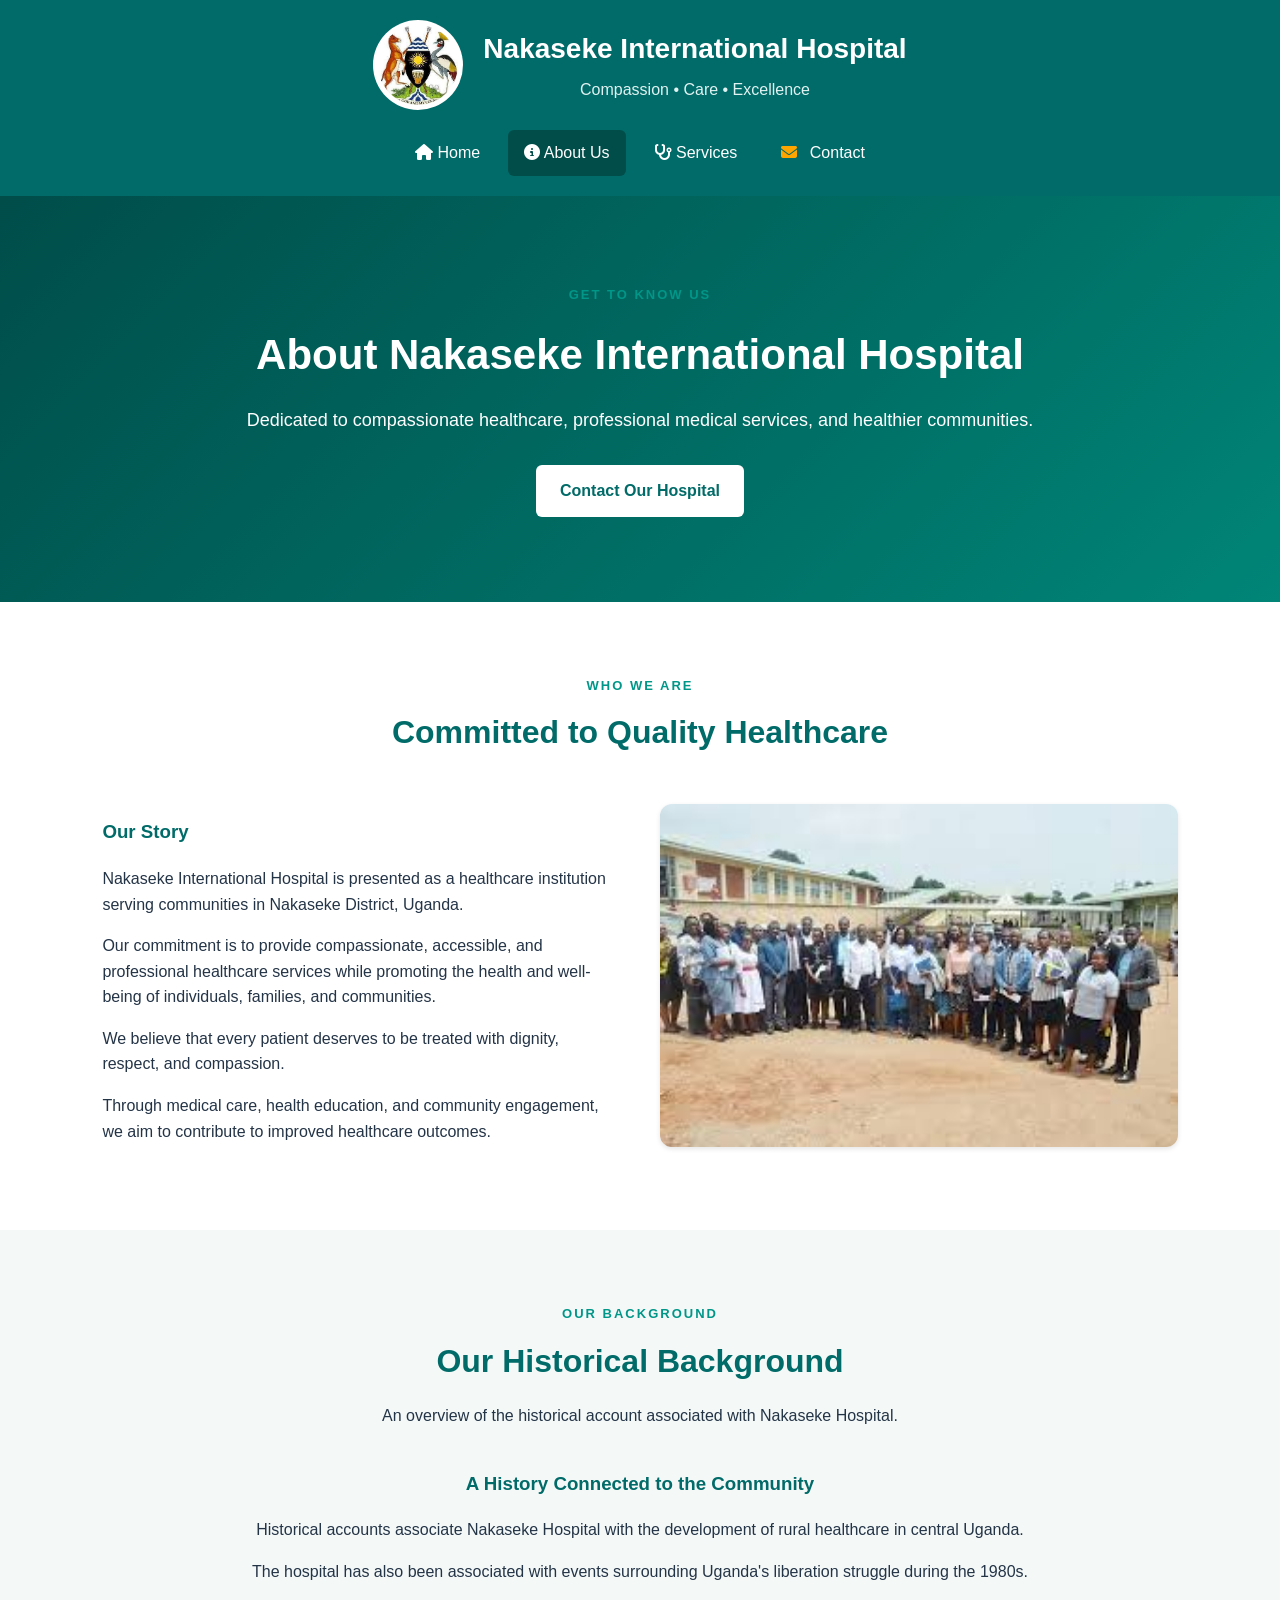
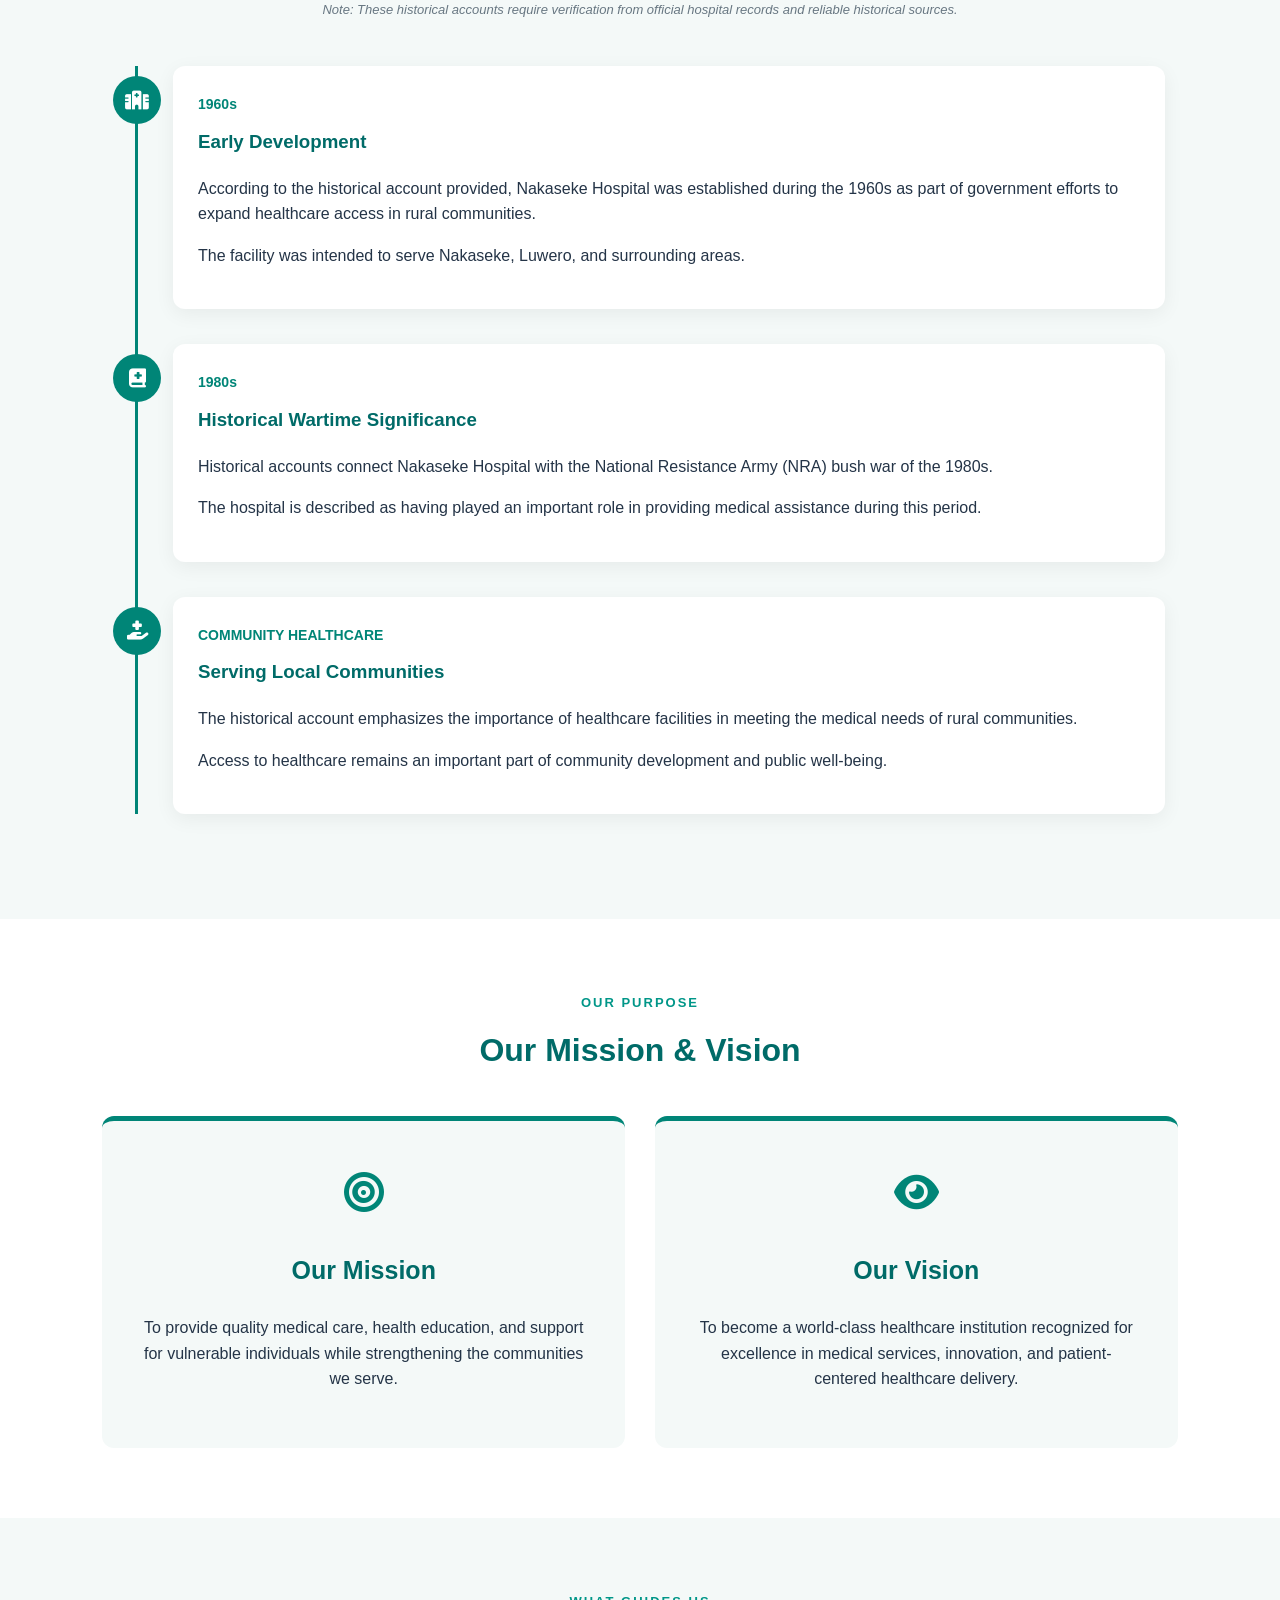
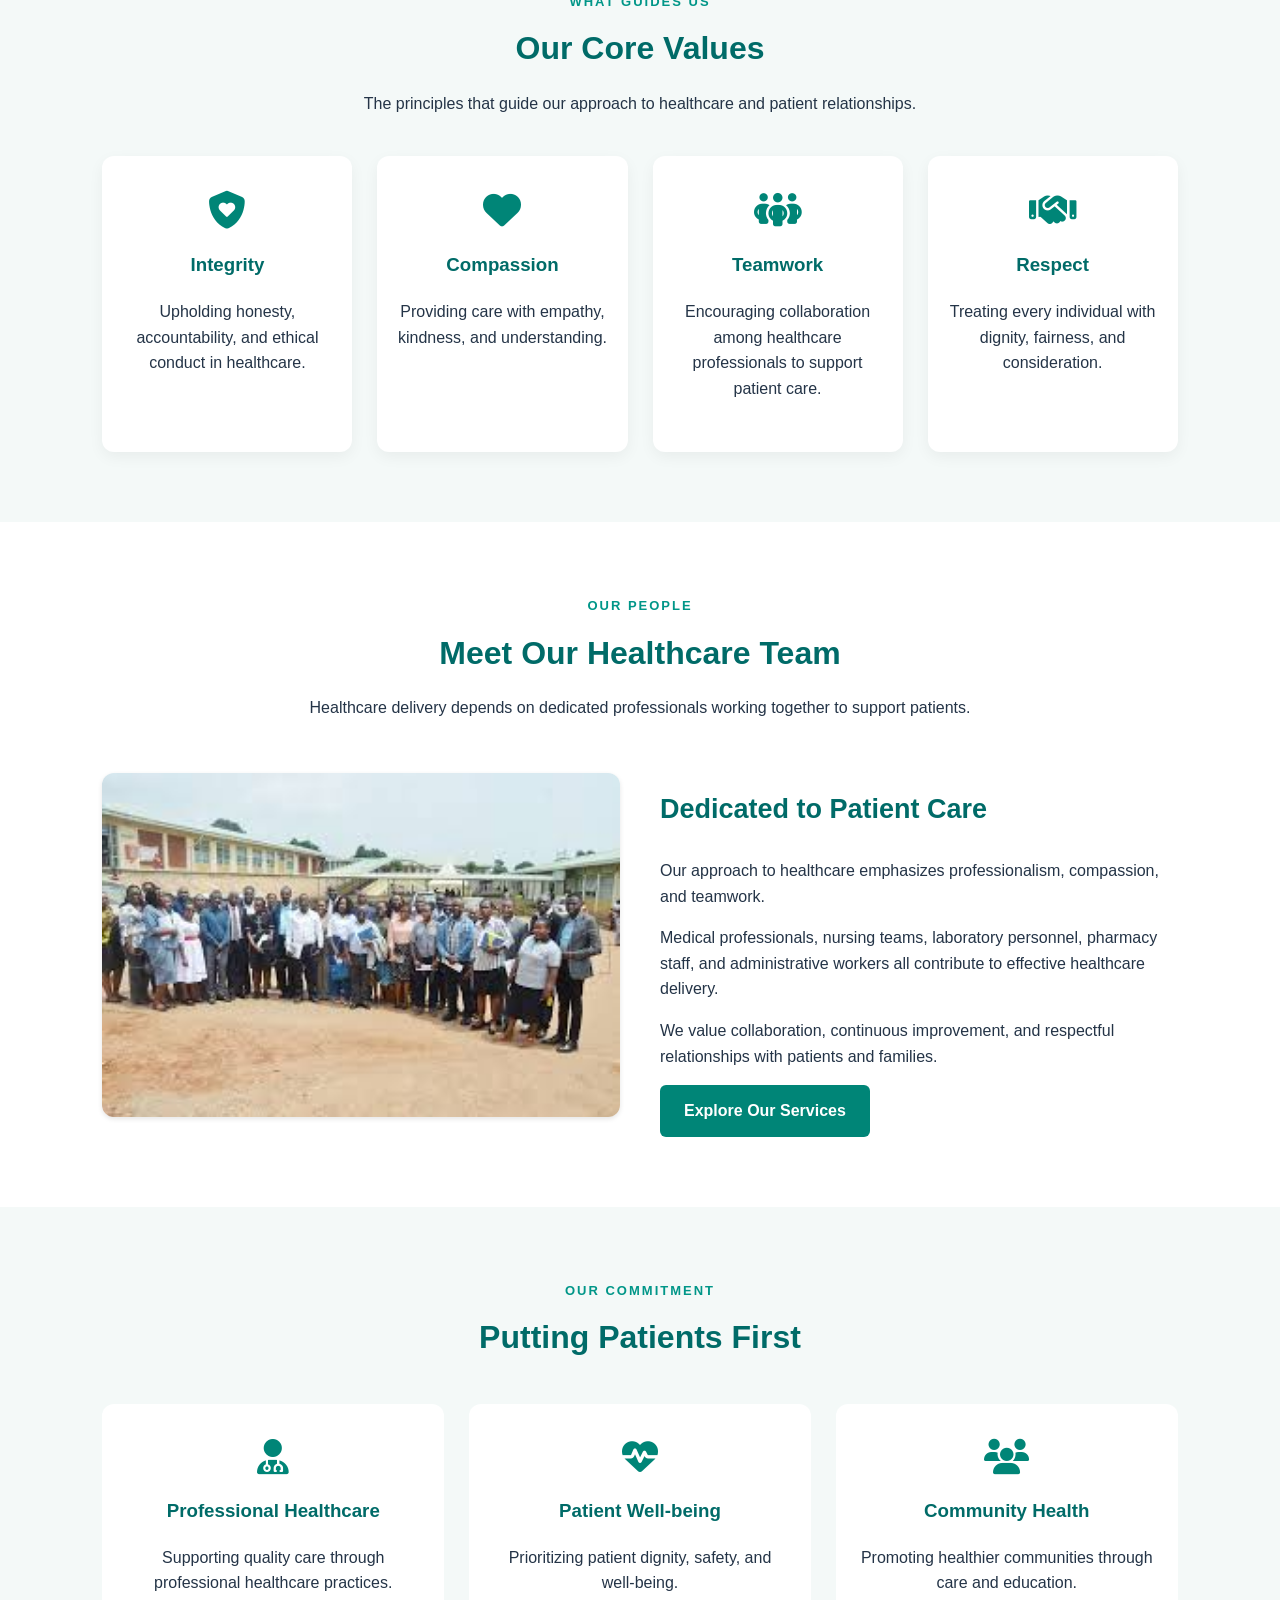
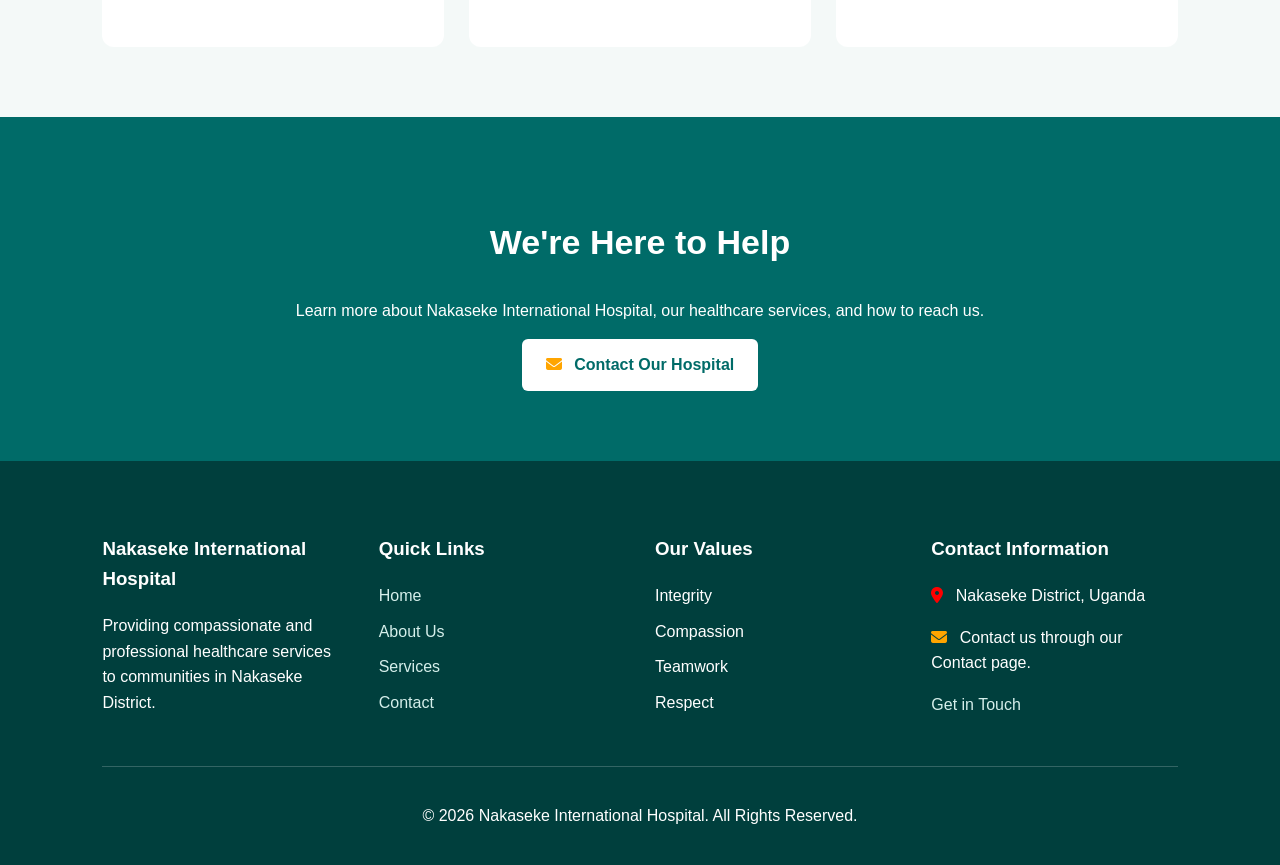
==== commit 668c0433: "Fix HTML encoding issues in about.html" ====
--- a/about.html
+++ b/about.html
@@ -73,7 +73,7 @@
 
     <main>
 
-        <!-- =====================================
+        <!-- ====================================
              ABOUT PAGE INTRODUCTION
         ====================================== -->
 
--- a/style.css
+++ b/style.css
@@ -622,3 +622,659 @@
     }
 
 }
+/* ==========================================
+   NAKASEKE INTERNATIONAL HOSPITAL
+   ABOUT US PAGE
+========================================== */
+
+/* ABOUT HERO */
+
+.about-hero {
+    background: linear-gradient(
+        135deg,
+        #004d4a,
+        #008577
+    );
+
+    color: white;
+    text-align: center;
+    padding: 85px 20px;
+}
+
+.about-hero-content {
+    max-width: 850px;
+    margin: auto;
+}
+
+.about-hero h2 {
+    color: white;
+    font-size: 42px;
+    margin: 15px 0;
+}
+
+.about-hero p {
+    font-size: 18px;
+    margin-bottom: 30px;
+}
+
+/* HOSPITAL HISTORY */
+
+.hospital-history {
+    background: #f4f9f8;
+}
+
+.history-container {
+    max-width: 1050px;
+    margin: auto;
+}
+
+.history-intro {
+    text-align: center;
+    margin-bottom: 45px;
+}
+
+.history-intro h3 {
+    color: #006b68;
+}
+
+.history-note {
+    font-size: 13px;
+    color: #687782;
+    font-style: italic;
+}
+
+.history-timeline {
+    position: relative;
+    border-left: 3px solid #008577;
+    padding-left: 35px;
+    margin-left: 20px;
+}
+
+.timeline-item {
+    position: relative;
+    margin-bottom: 35px;
+}
+
+.timeline-icon {
+    position: absolute;
+    left: -60px;
+    top: 10px;
+    width: 48px;
+    height: 48px;
+    background: #008577;
+    color: white;
+    border-radius: 50%;
+    display: flex;
+    align-items: center;
+    justify-content: center;
+    font-size: 19px;
+}
+
+.timeline-content {
+    background: white;
+    padding: 25px;
+    border-radius: 12px;
+    box-shadow: 0 5px 20px rgba(0,0,0,0.06);
+}
+
+.timeline-date {
+    color: #008577;
+    font-weight: bold;
+    font-size: 14px;
+}
+
+.timeline-content h3 {
+    color: #006b68;
+    margin-top: 10px;
+}
+
+/* MISSION AND VISION */
+
+.mission-vision-section {
+    background: white;
+}
+
+.mission-vision-grid {
+    display: grid;
+    grid-template-columns: repeat(2, 1fr);
+    gap: 30px;
+}
+
+.mission-card,
+.vision-card {
+    background: #f4f9f8;
+    padding: 40px;
+    border-radius: 12px;
+    text-align: center;
+    border-top: 5px solid #008577;
+}
+
+.mission-icon {
+    font-size: 40px;
+    color: #008577;
+}
+
+.mission-card h3,
+.vision-card h3 {
+    color: #006b68;
+    font-size: 25px;
+}
+
+/* CORE VALUES */
+
+.values-section {
+    background: #f4f9f8;
+}
+
+.values-grid {
+    display: grid;
+    grid-template-columns: repeat(4, 1fr);
+    gap: 25px;
+}
+
+.value-card {
+    background: white;
+    text-align: center;
+    padding: 35px 20px;
+    border-radius: 12px;
+    box-shadow: 0 5px 15px rgba(0,0,0,0.05);
+    transition: 0.3s;
+}
+
+.value-card:hover {
+    transform: translateY(-5px);
+}
+
+.value-card i {
+    font-size: 38px;
+    color: #008577;
+}
+
+.value-card h3 {
+    color: #006b68;
+}
+
+/* HEALTHCARE TEAM */
+
+.team-section {
+    background: white;
+}
+
+.team-content {
+    display: grid;
+    grid-template-columns: 1fr 1fr;
+    gap: 40px;
+    align-items: center;
+}
+
+.team-image img {
+    width: 100%;
+    border-radius: 12px;
+}
+
+.team-description h3 {
+    color: #006b68;
+    font-size: 27px;
+}
+
+/* COMMITMENT */
+
+.commitment-section {
+    background: #f4f9f8;
+}
+
+.commitment-grid {
+    display: grid;
+    grid-template-columns: repeat(3, 1fr);
+    gap: 25px;
+}
+
+.commitment-card {
+    background: white;
+    padding: 35px 25px;
+    text-align: center;
+    border-radius: 12px;
+}
+
+.commitment-card i {
+    color: #008577;
+    font-size: 36px;
+}
+
+.commitment-card h3 {
+    color: #006b68;
+}
+
+/* TABLETS */
+
+@media (max-width: 992px) {
+
+    .values-grid {
+        grid-template-columns: repeat(2, 1fr);
+    }
+
+    .commitment-grid {
+        grid-template-columns: repeat(2, 1fr);
+    }
+
+}
+
+/* MOBILE */
+
+@media (max-width: 768px) {
+
+    .about-hero {
+        padding: 60px 20px;
+    }
+
+    .about-hero h2 {
+        font-size: 30px;
+    }
+
+    .mission-vision-grid,
+    .values-grid,
+    .team-content,
+    .commitment-grid {
+        grid-template-columns: 1fr;
+    }
+
+    .history-timeline {
+        margin-left: 15px;
+        padding-left: 25px;
+    }
+
+    .timeline-icon {
+        left: -50px;
+        width: 42px;
+        height: 42px;
+    }
+
+    .mission-card,
+    .vision-card {
+        padding: 25px;
+    }
+
+}
+/* ==========================================
+   GLOBAL LAYOUT FIXES
+   NAKASEKE INTERNATIONAL HOSPITAL
+========================================== */
+
+/* Prevent old section styles from interfering
+   with the redesigned pages */
+
+section.section,
+section.hero,
+section.about-hero,
+section.appointment-section {
+    width: 100%;
+    max-width: none;
+    margin: 0;
+    border-radius: 0;
+    box-shadow: none;
+}
+
+/* Preserve intended section backgrounds */
+
+section.hero {
+    background: linear-gradient(135deg, #004d4a, #008577);
+}
+
+section.about-hero {
+    background: linear-gradient(135deg, #004d4a, #008577);
+}
+
+section.appointment-section {
+    background: #006b68;
+}
+
+section.services-section,
+section.why-choose-us,
+section.location-section,
+section.hospital-history,
+section.values-section,
+section.commitment-section {
+    background: #f4f9f8;
+}
+
+/* Consistent header */
+
+header.site-header {
+    background: #006b68;
+    color: white;
+    padding: 20px;
+    text-align: center;
+}
+
+/* Fix logo appearance */
+
+.site-header .hospital-logo {
+    width: 90px;
+    height: 90px;
+    object-fit: contain;
+    background: white;
+    padding: 5px;
+    border-radius: 50%;
+    box-shadow: none;
+}
+
+/* Consistent navigation */
+
+.site-header .main-nav {
+    display: flex;
+    justify-content: center;
+    flex-wrap: wrap;
+    gap: 12px;
+    margin-top: 20px;
+}
+
+.site-header .main-nav a {
+    color: white;
+    text-decoration: none;
+    padding: 10px 16px;
+    border-radius: 6px;
+}
+
+.site-header .main-nav a:hover,
+.site-header .main-nav a.active {
+    background: #004d4a;
+}
+
+/* Footer consistency */
+
+footer.site-footer {
+    background: #003f3d;
+    color: white;
+    margin-top: 0;
+    text-align: left;
+    padding: 55px 8% 20px;
+}
+
+.site-footer .footer-bottom {
+    text-align: center;
+}
+
+/* Responsive layout */
+
+@media (max-width: 768px) {
+
+    .site-header .hospital-brand {
+        flex-direction: column;
+        gap: 10px;
+    }
+
+    .site-header .hospital-logo {
+        width: 75px;
+        height: 75px;
+    }
+
+    .site-header .hospital-title h1 {
+        font-size: 22px;
+    }
+
+    .site-header .main-nav {
+        gap: 5px;
+    }
+
+    .site-header .main-nav a {
+        padding: 8px 10px;
+        font-size: 13px;
+    }
+
+    section.section {
+        padding: 45px 5%;
+    }
+
+}
+/* ==========================================
+   CONTACT PAGE
+========================================== */
+
+.contact-hero {
+    background: linear-gradient(135deg, #004d4a, #008577);
+    color: white;
+    text-align: center;
+    padding: 75px 20px;
+}
+
+.contact-hero-content {
+    max-width: 850px;
+    margin: auto;
+}
+
+.contact-hero h2 {
+    color: white;
+    font-size: 40px;
+    margin: 15px 0;
+}
+
+.contact-hero p {
+    font-size: 18px;
+    max-width: 750px;
+    margin: auto;
+}
+
+/* CONTACT CARDS */
+
+.contact-information {
+    background: #f4f9f8;
+}
+
+.contact-cards {
+    display: grid;
+    grid-template-columns: repeat(4, minmax(0, 1fr));
+    gap: 22px;
+}
+
+.contact-card {
+    background: white;
+    padding: 28px 20px;
+    border-radius: 12px;
+    text-align: center;
+    box-shadow: 0 5px 20px rgba(0, 0, 0, 0.06);
+    overflow-wrap: anywhere;
+}
+
+.contact-icon {
+    width: 65px;
+    height: 65px;
+    background: #e0f2f1;
+    color: #008577;
+    border-radius: 50%;
+    display: flex;
+    align-items: center;
+    justify-content: center;
+    font-size: 25px;
+    margin: 0 auto 18px;
+}
+
+.contact-card h3 {
+    color: #006b68;
+}
+
+.contact-card p {
+    font-size: 14px;
+}
+
+.contact-card a {
+    display: block;
+    color: #00796b;
+    margin-top: 10px;
+    text-decoration: none;
+    font-weight: bold;
+}
+
+.contact-card a:hover {
+    text-decoration: underline;
+}
+
+.contact-small {
+    color: #65727c;
+    font-size: 12px !important;
+}
+
+/* CONTACT FORM LAYOUT */
+
+.contact-form-section {
+    background: white;
+}
+
+.contact-form-layout {
+    display: grid;
+    grid-template-columns: 0.9fr 1.1fr;
+    gap: 45px;
+    align-items: start;
+}
+
+.contact-form-description h2 {
+    color: #006b68;
+    font-size: 32px;
+}
+
+.contact-promise {
+    display: flex;
+    gap: 16px;
+    margin-top: 28px;
+    align-items: flex-start;
+}
+
+.contact-promise > i {
+    color: #008577;
+    font-size: 25px;
+    margin-top: 5px;
+}
+
+.contact-promise h3 {
+    color: #006b68;
+    margin-top: 0;
+}
+
+/* FORM */
+
+.contact-form-container {
+    background: #f4f9f8;
+    padding: 32px;
+    border-radius: 12px;
+    box-shadow: 0 5px 20px rgba(0, 0, 0, 0.06);
+}
+
+.form-group {
+    margin-bottom: 20px;
+}
+
+.form-group label {
+    display: block;
+    font-weight: bold;
+    margin-bottom: 8px;
+    color: #243447;
+}
+
+.form-group input,
+.form-group select,
+.form-group textarea {
+    display: block;
+    width: 100%;
+    padding: 13px 14px;
+    border: 1px solid #cbd8d7;
+    border-radius: 6px;
+    font-family: inherit;
+    font-size: 15px;
+    color: #243447;
+    background: white;
+}
+
+.form-group textarea {
+    resize: vertical;
+}
+
+.form-group input:focus,
+.form-group select:focus,
+.form-group textarea:focus {
+    outline: 2px solid #008577;
+    outline-offset: 2px;
+    border-color: #008577;
+}
+
+.contact-form-container button {
+    border: none;
+    cursor: pointer;
+    font-size: 15px;
+    font-family: inherit;
+    width: 100%;
+}
+
+.form-message {
+    color: #006b68;
+    font-weight: bold;
+    overflow-wrap: anywhere;
+}
+
+.form-disclaimer {
+    color: #687782;
+    font-size: 12px;
+}
+
+/* MAP */
+
+.contact-location {
+    background: #f4f9f8;
+}
+
+.contact-map {
+    max-width: 1100px;
+    margin: auto;
+}
+
+.contact-map iframe {
+    display: block;
+    border-radius: 12px;
+    background: white;
+}
+
+/* TABLETS */
+
+@media (max-width: 1000px) {
+
+    .contact-cards {
+        grid-template-columns: repeat(2, minmax(0, 1fr));
+    }
+
+    .contact-form-layout {
+        grid-template-columns: 1fr;
+    }
+
+}
+
+/* MOBILE */
+
+@media (max-width: 600px) {
+
+    .contact-hero {
+        padding: 55px 20px;
+    }
+
+    .contact-hero h2 {
+        font-size: 29px;
+    }
+
+    .contact-hero p {
+        font-size: 16px;
+    }
+
+    .contact-cards {
+        grid-template-columns: 1fr;
+    }
+
+    .contact-form-container {
+        padding: 22px 16px;
+    }
+
+    .contact-form-description h2 {
+        font-size: 26px;
+    }
+
+    .contact-map iframe {
+        height: 280px;
+    }
+
+}
